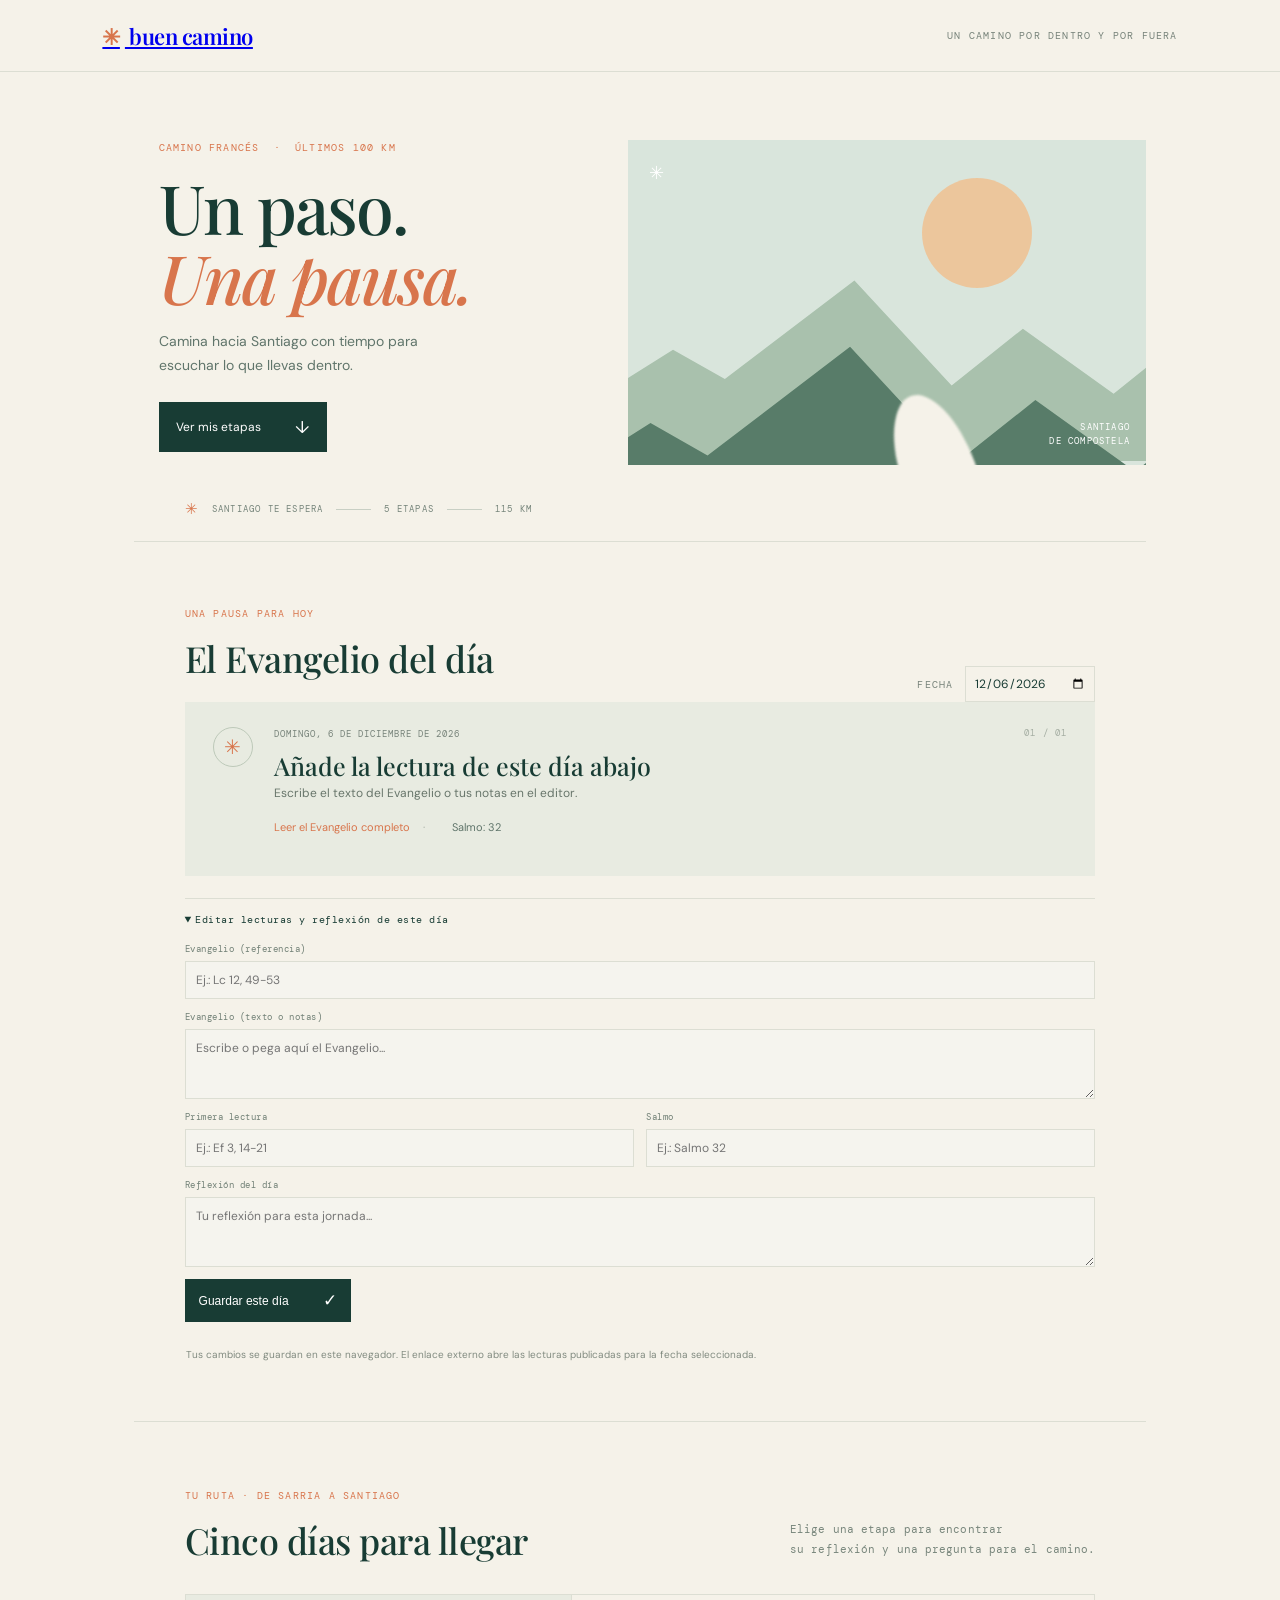
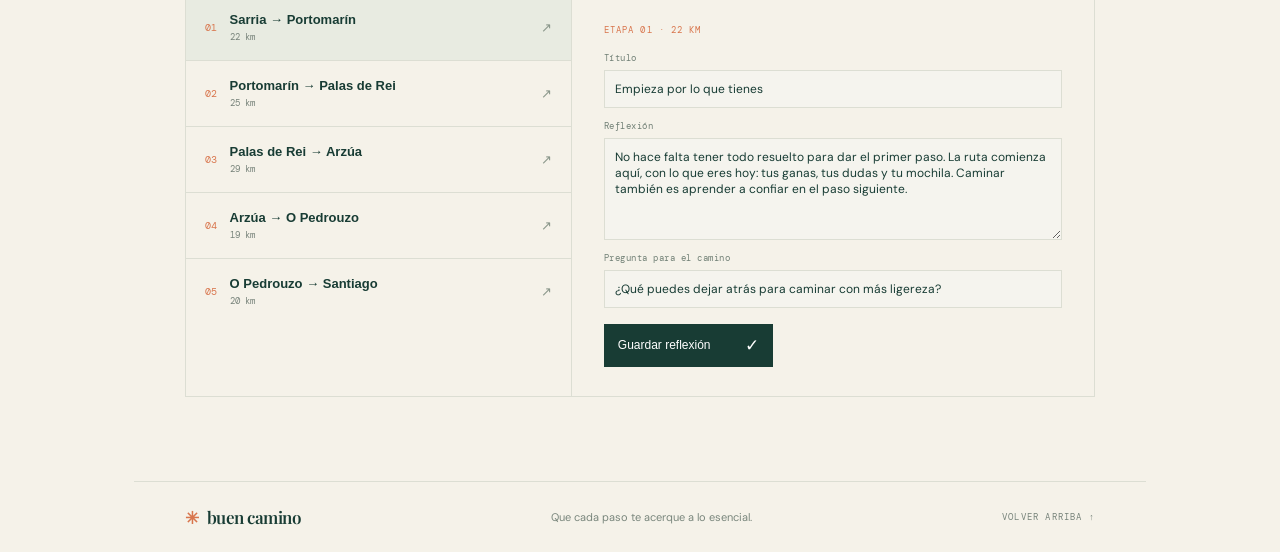
==== index.html @ ff8e4ed5 "Prepare Buen Camino for GitHub Pages" ====
<!doctype html>
<html lang="es">
<head>
  <meta charset="utf-8"><meta name="viewport" content="width=device-width, initial-scale=1">
  <meta name="theme-color" content="#f5f2e9"><link rel="manifest" href="manifest.webmanifest"><link rel="icon" href="icon.svg" type="image/svg+xml"><meta name="description" content="Tu camino, paso a paso: etapas, reflexión y Evangelio del día.">
  <title>Buen Camino — una pausa en la ruta</title><link rel="stylesheet" href="styles.css">
</head>
<body>
  <header class="topbar"><a class="brand" href="#inicio"><span class="shell">✳</span> buen camino</a><span class="top-note">UN CAMINO POR DENTRO Y POR FUERA</span></header>
  <main id="inicio">
    <section class="hero">
      <div class="hero-copy"><p class="eyebrow">CAMINO FRANCÉS <span>·</span> ÚLTIMOS 100 KM</p><h1>Un paso.<br><em>Una pausa.</em></h1><p class="intro">Camina hacia Santiago con tiempo para escuchar lo que llevas dentro.</p><a class="button button-dark" href="#etapas">Ver mis etapas <span>↓</span></a></div>
      <div class="hero-art" aria-label="Ilustración de un sendero hacia las montañas"><div class="sun"></div><div class="ridge ridge-back"></div><div class="ridge ridge-front"></div><div class="path"></div><span class="art-label">SANTIAGO<br>DE COMPOSTELA</span><span class="art-star">✳</span></div>
      <div class="hero-foot"><span>✳</span> SANTIAGO TE ESPERA <span class="foot-line"></span> 5 ETAPAS <span class="foot-line"></span> 115 KM</div>
    </section>
    <section class="today" aria-labelledby="today-title">
      <div class="today-heading"><div><p class="eyebrow">UNA PAUSA PARA HOY</p><h2 id="today-title">El Evangelio del día</h2></div><label class="date-label">FECHA <input id="reading-date" type="date"></label></div>
      <div class="reading-card"><div class="reading-symbol">✳</div><div class="reading-content"><p id="reading-day" class="reading-day"></p><h3 id="reading-reference">Lc 12, 49-53</h3><p class="reading-caption">Lectura del santo Evangelio según san Lucas</p><div class="reading-links"><a id="reading-link" href="https://www.ewtn.com/es/lecturas/2026-10-22" target="_blank" rel="noreferrer">Leer el Evangelio completo <span>↗</span></a><span class="reading-separator">·</span><span>Primera lectura: Ef 3, 14-21</span><span class="reading-separator">·</span><span>Salmo: 32</span></div></div><span class="card-index">01 / 01</span></div>
      <details class="edit-panel" open><summary>Editar lecturas y reflexión de este día</summary><form id="day-form" class="edit-form"><label>Evangelio (referencia)<input name="reference" placeholder="Ej.: Lc 12, 49-53"></label><label>Evangelio (texto o notas)<textarea name="gospelText" rows="3" placeholder="Escribe o pega aquí el Evangelio..."></textarea></label><div class="form-row"><label>Primera lectura<input name="first" placeholder="Ej.: Ef 3, 14-21"></label><label>Salmo<input name="psalm" placeholder="Ej.: Salmo 32"></label></div><label>Reflexión del día<textarea name="reflection" rows="3" placeholder="Tu reflexión para esta jornada..."></textarea></label><button class="button button-dark" type="submit">Guardar este día <span>✓</span></button><span class="save-status" id="day-save-status" aria-live="polite"></span></form></details><p class="source-note">Tus cambios se guardan en este navegador. El enlace externo abre las lecturas publicadas para la fecha seleccionada.</p>
    </section>
    <section class="stages" id="etapas"><div class="section-heading"><div><p class="eyebrow">TU RUTA · DE SARRIA A SANTIAGO</p><h2>Cinco días para llegar</h2></div><p class="section-aside">Elige una etapa para encontrar<br>su reflexión y una pregunta para el camino.</p></div>
      <div class="stage-layout"><nav class="stage-list" aria-label="Etapas del Camino" id="stage-list"></nav><article class="reflection" id="reflection" aria-live="polite"></article></div>
    </section>
    <footer><span class="brand"><span class="shell">✳</span> buen camino</span><span>Que cada paso te acerque a lo esencial.</span><a href="#inicio">VOLVER ARRIBA ↑</a></footer>
  </main><script src="app.js"></script><script>if ("serviceWorker" in navigator && location.protocol !== "file:") navigator.serviceWorker.register("./sw.js").catch(() => {});</script>
</body></html>
---- styles.css ----
@import url('https://fonts.googleapis.com/css2?family=DM+Mono:wght@400;500&family=DM+Sans:wght@400;500;600;700&family=Playfair+Display:ital,wght@0,500;0,600;1,500;1,600&display=swap');
:root{--paper:#f5f2e9;--ink:#183c34;--muted:#77837a;--orange:#d8754c;--line:#dcded3;--sage:#dce5d8}*{box-sizing:border-box}html{scroll-behavior:smooth}body{margin:0;background:var(--paper);color:var(--ink);font-family:'DM Sans',sans-serif}.topbar{height:72px;padding:0 8vw;display:flex;align-items:center;justify-content:space-between;border-bottom:1px solid var(--line)}.brand{font-family:'Playfair Display',serif;font-size:22px;font-weight:600;letter-spacing:-.5px}.shell{color:var(--orange);margin-right:5px}.top-note,.eyebrow,.date-label,.hero-foot,.art-label,.section-aside,.card-index,footer>a{font-family:'DM Mono',monospace;font-size:10px;letter-spacing:1.2px}.top-note{color:var(--muted)}main{max-width:1100px;margin:0 auto;padding:0 44px}.hero{min-height:470px;display:grid;grid-template-columns:1fr 1.05fr;position:relative;padding:58px 0 66px;align-items:center;border-bottom:1px solid var(--line)}.hero-copy{padding:0 0 12px 5%}.eyebrow{color:var(--orange);margin:0 0 18px}.eyebrow span{padding:0 7px}h1,h2,h3,p{margin-top:0}h1{font-family:'Playfair Display',serif;font-size:68px;line-height:1.03;letter-spacing:-2px;margin-bottom:18px;font-weight:500}h1 em{color:var(--orange);font-weight:500}.intro{max-width:320px;line-height:1.7;color:#60756b;font-size:14px;margin-bottom:25px}.button{border:0;text-decoration:none;display:inline-flex;gap:34px;padding:14px 17px;align-items:center;font-size:12px}.button-dark{background:var(--ink);color:white}.button-dark span{font-size:17px}.hero-art{height:325px;background:#d9e5dc;position:relative;overflow:hidden}.sun{width:110px;height:110px;position:absolute;background:#efc496;border-radius:50%;top:38px;right:22%;opacity:.9}.ridge{position:absolute;left:-10%;width:125%;height:210px;bottom:-30px;clip-path:polygon(0 76%,15% 47%,23% 61%,43% 14%,58% 64%,69% 37%,83% 68%,100% 26%,100% 100%,0 100%)}.ridge-back{background:#a9c1ad;bottom:4px}.ridge-front{background:#587c69;bottom:-70px;transform:scale(1.1)}.path{position:absolute;background:#f5f2e9;width:75px;height:168px;bottom:-94px;left:53%;transform:rotate(-20deg);border-radius:50%;filter:blur(1px)}.art-label{position:absolute;right:16px;bottom:17px;color:white;text-align:right;line-height:1.5;font-size:9px}.art-star{position:absolute;top:21px;left:21px;color:white;font-size:18px}.hero-foot{position:absolute;left:5%;bottom:22px;display:flex;align-items:center;gap:13px;color:#75847a;font-size:9px}.hero-foot>span:first-child{color:var(--orange);font-size:15px}.foot-line{width:35px;height:1px;background:#c8cfc4}.today{padding:65px 5% 60px;border-bottom:1px solid var(--line)}.today-heading,.section-heading{display:flex;align-items:end;justify-content:space-between}.today h2,.section-heading h2{font-family:'Playfair Display',serif;font-size:36px;line-height:1.15;font-weight:500;letter-spacing:-.5px;margin:0 0 23px}.date-label{color:var(--muted);display:flex;align-items:center;gap:12px}.date-label input{font-family:'DM Sans',sans-serif;color:var(--ink);border:1px solid var(--line);background:transparent;padding:8px;font-size:12px}.reading-card{background:#e8ebe1;min-height:174px;padding:25px 28px;display:flex;align-items:flex-start;gap:21px;position:relative}.reading-symbol{width:40px;height:40px;flex:none;border:1px solid #bdc9b9;border-radius:50%;display:grid;place-items:center;color:var(--orange);font-size:20px}.reading-day{font-family:'DM Mono',monospace;text-transform:uppercase;font-size:9px;letter-spacing:1px;color:var(--muted);margin:1px 0 9px}.reading-content h3{font-family:'Playfair Display',serif;font-size:25px;font-weight:500;margin:0 0 3px}.reading-caption{font-size:12px;color:#68766b;margin:0 0 19px}.reading-links{display:flex;flex-wrap:wrap;gap:9px;align-items:center;color:#60756b;font-size:11px}.reading-links a{color:var(--orange);text-decoration:none}.reading-links a:hover{text-decoration:underline}.reading-links a span{padding-left:4px}.reading-separator{color:#a3aca1}.card-index{margin-left:auto;color:#a4ada2;font-size:9px}.source-note{font-size:10px;color:#818b80;margin:10px 0 0 1px}.stages{padding:67px 5% 84px}.section-heading{margin-bottom:32px}.section-heading h2{margin-bottom:0}.section-aside{color:#78867c;line-height:1.8;letter-spacing:.1px;font-size:11px;margin-bottom:2px}.stage-layout{display:grid;grid-template-columns:.85fr 1.15fr;border:1px solid var(--line);min-height:335px}.stage-list{border-right:1px solid var(--line)}.stage-button{background:transparent;color:var(--ink);border:0;border-bottom:1px solid var(--line);width:100%;text-align:left;padding:17px 19px;display:flex;align-items:center;gap:13px;cursor:pointer;transition:background .2s}.stage-button:last-child{border-bottom:0}.stage-button:hover,.stage-button.active{background:#e8ebe1}.stage-num{font-family:'DM Mono',monospace;color:var(--orange);font-size:10px}.stage-city{display:block;font-size:13px;font-weight:600}.stage-km{display:block;color:var(--muted);font-family:'DM Mono',monospace;font-size:9px;margin-top:4px}.stage-arrow{margin-left:auto;color:#89968a}.reflection{padding:29px 32px;display:flex;flex-direction:column}.reflection-label{font-family:'DM Mono',monospace;color:var(--orange);font-size:9px;letter-spacing:1.1px;margin:0 0 16px}.reflection h3{font-family:'Playfair Display',serif;font-size:28px;font-weight:500;margin:0 0 14px}.reflection-text{font-family:'Playfair Display',serif;font-size:17px;line-height:1.65;color:#526a5e;margin:0 0 24px}.question{border-top:1px solid var(--line);padding-top:16px;margin-top:auto}.question strong{font-family:'DM Mono',monospace;color:var(--orange);font-size:9px;letter-spacing:1px;display:block;margin-bottom:8px}.question p{font-size:12px;line-height:1.6;margin:0;color:#68766b}footer{border-top:1px solid var(--line);padding:24px 5%;display:flex;align-items:center;justify-content:space-between;color:#79867c;font-size:11px}footer .brand{color:var(--ink);font-size:17px}footer>a{color:var(--muted);text-decoration:none;font-size:9px}@media(max-width:700px){.topbar{height:60px;padding:0 22px}.top-note{font-size:8px;letter-spacing:.6px}main{padding:0 20px}.hero{grid-template-columns:1fr;padding:46px 0 57px;gap:27px}.hero-copy{padding-left:2%}h1{font-size:58px}.hero-art{height:245px}.hero-foot{left:2%;font-size:8px;gap:8px}.foot-line{width:19px}.today,.stages{padding:48px 2%}.today-heading{align-items:flex-start;gap:12px;flex-direction:column}.today h2,.section-heading h2{font-size:31px;margin-bottom:16px}.date-label{margin-bottom:13px}.reading-card{padding:20px 16px;gap:12px}.reading-symbol{width:33px;height:33px}.reading-content h3{font-size:22px}.reading-links{gap:7px}.card-index{display:none}.section-heading{display:block}.section-aside{margin-top:14px}.stage-layout{grid-template-columns:1fr}.stage-list{border-right:0;border-bottom:1px solid var(--line)}.stage-button{padding:13px 15px}.reflection{padding:24px 19px;min-height:280px}.reflection h3{font-size:26px}footer{padding:20px 2%;flex-wrap:wrap;gap:13px}footer>span:nth-child(2){order:3;width:100%}}
.edit-panel{margin-top:22px;border-top:1px solid var(--line);padding-top:14px}.edit-panel summary{cursor:pointer;font-family:'DM Mono',monospace;font-size:10px;letter-spacing:.5px;color:var(--ink)}.edit-form{padding:17px 0 4px;display:grid;gap:12px}.edit-form label,.stage-edit-label{display:grid;gap:6px;color:#718076;font-family:'DM Mono',monospace;font-size:9px;letter-spacing:.5px}.edit-form input,.edit-form textarea,.stage-edit-label input,.stage-edit-label textarea{width:100%;border:1px solid var(--line);background:#f5f4ee;padding:10px;color:var(--ink);font:12px 'DM Sans',sans-serif;resize:vertical}.edit-form input:focus,.edit-form textarea:focus,.stage-edit-label input:focus,.stage-edit-label textarea:focus{outline:1px solid #829783}.form-row{display:grid;grid-template-columns:1fr 1fr;gap:12px}.edit-form .button,.stage-save{width:max-content;padding:11px 14px;cursor:pointer}.save-status{font-size:10px;color:#60756b}.stage-edit-label{margin-bottom:12px}.stage-save{margin-top:4px}
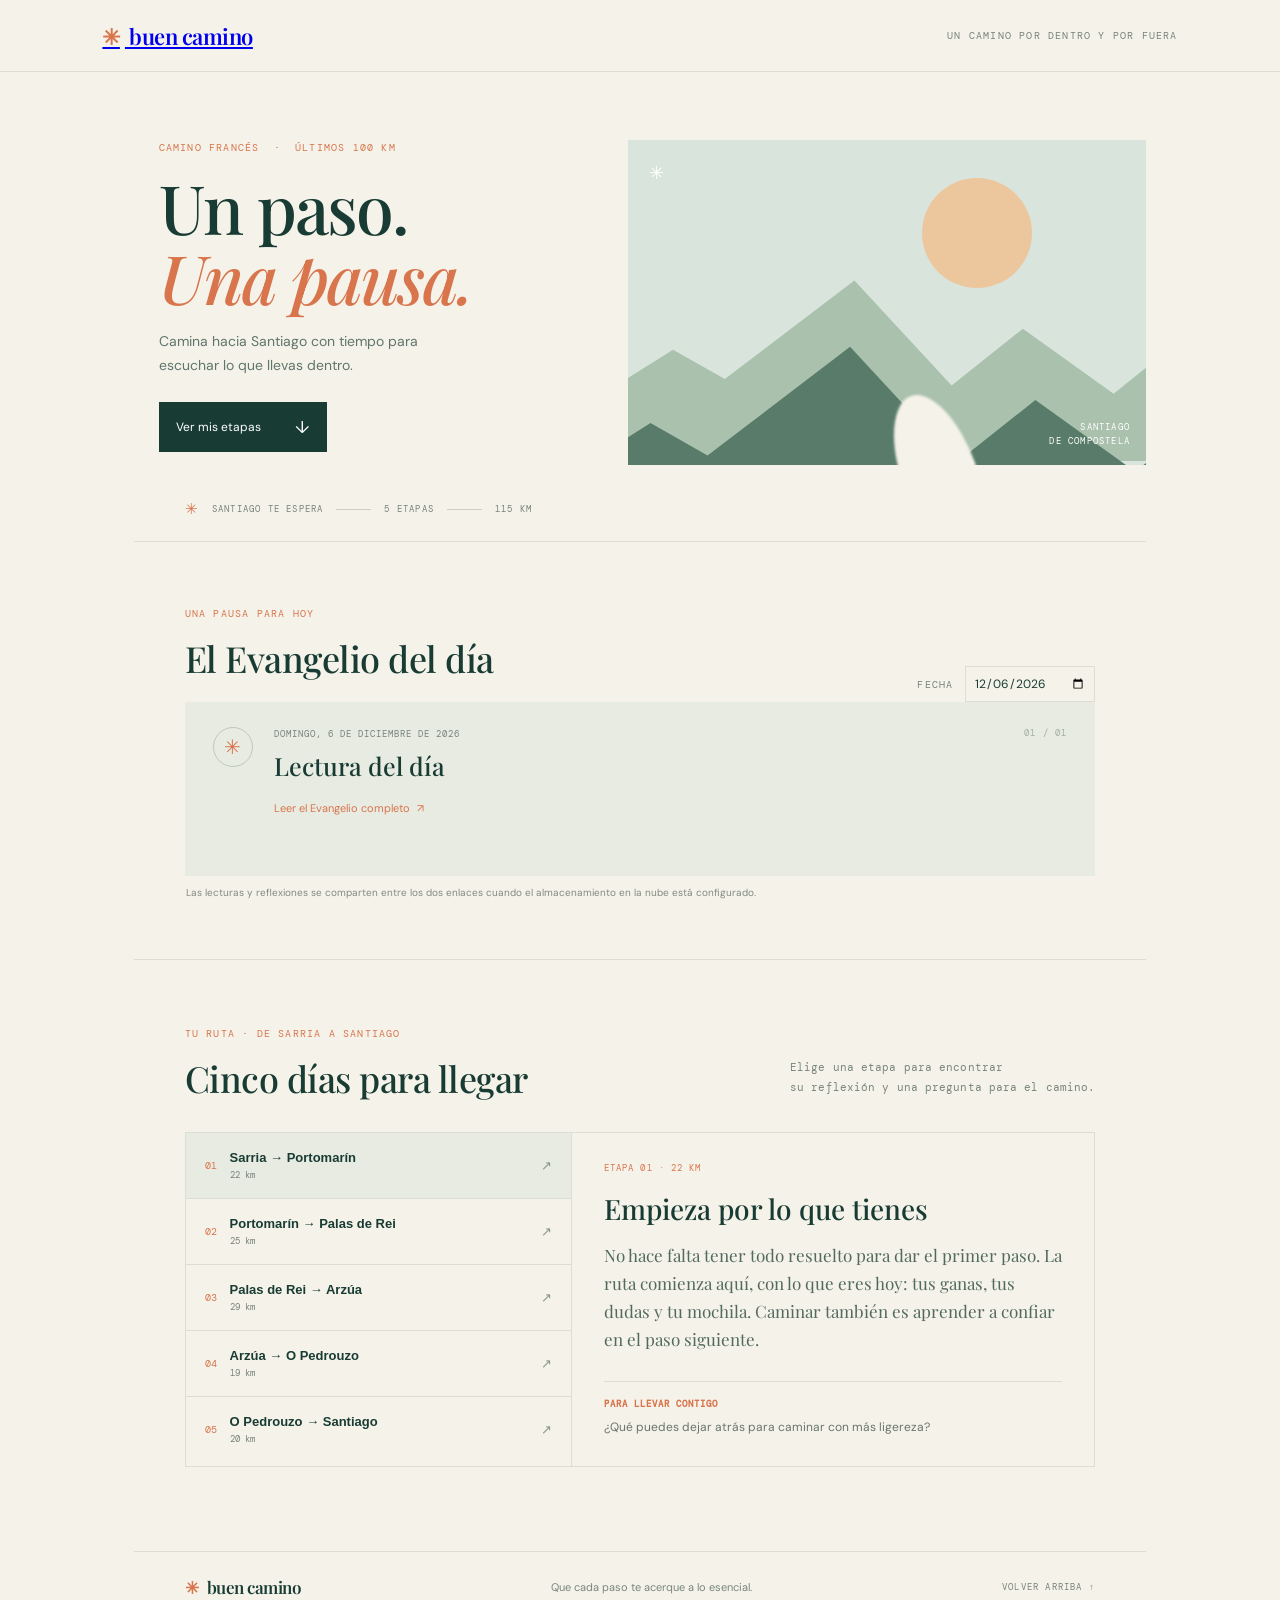
==== commit 80637c11: "Add shared cloud content and editor/viewer modes" ====
--- a/index.html
+++ b/index.html
@@ -15,12 +15,12 @@
     </section>
     <section class="today" aria-labelledby="today-title">
       <div class="today-heading"><div><p class="eyebrow">UNA PAUSA PARA HOY</p><h2 id="today-title">El Evangelio del día</h2></div><label class="date-label">FECHA <input id="reading-date" type="date"></label></div>
-      <div class="reading-card"><div class="reading-symbol">✳</div><div class="reading-content"><p id="reading-day" class="reading-day"></p><h3 id="reading-reference">Lc 12, 49-53</h3><p class="reading-caption">Lectura del santo Evangelio según san Lucas</p><div class="reading-links"><a id="reading-link" href="https://www.ewtn.com/es/lecturas/2026-10-22" target="_blank" rel="noreferrer">Leer el Evangelio completo <span>↗</span></a><span class="reading-separator">·</span><span>Primera lectura: Ef 3, 14-21</span><span class="reading-separator">·</span><span>Salmo: 32</span></div></div><span class="card-index">01 / 01</span></div>
-      <details class="edit-panel" open><summary>Editar lecturas y reflexión de este día</summary><form id="day-form" class="edit-form"><label>Evangelio (referencia)<input name="reference" placeholder="Ej.: Lc 12, 49-53"></label><label>Evangelio (texto o notas)<textarea name="gospelText" rows="3" placeholder="Escribe o pega aquí el Evangelio..."></textarea></label><div class="form-row"><label>Primera lectura<input name="first" placeholder="Ej.: Ef 3, 14-21"></label><label>Salmo<input name="psalm" placeholder="Ej.: Salmo 32"></label></div><label>Reflexión del día<textarea name="reflection" rows="3" placeholder="Tu reflexión para esta jornada..."></textarea></label><button class="button button-dark" type="submit">Guardar este día <span>✓</span></button><span class="save-status" id="day-save-status" aria-live="polite"></span></form></details><p class="source-note">Tus cambios se guardan en este navegador. El enlace externo abre las lecturas publicadas para la fecha seleccionada.</p>
+      <div class="reading-card"><div class="reading-symbol">✳</div><div class="reading-content"><p id="reading-day" class="reading-day"></p><h3 id="reading-reference">Lc 12, 49-53</h3><p class="reading-caption"></p><p id="reading-text" class="reading-text"></p><div class="reading-links"><a id="reading-link" href="https://www.ewtn.com/es/lecturas/2026-10-22" target="_blank" rel="noreferrer">Leer el Evangelio completo <span>↗</span></a><span class="reading-separator" id="separator-one">·</span><span id="first-reading"></span><span class="reading-separator" id="separator-two">·</span><span id="psalm-reading"></span></div></div><span class="card-index">01 / 01</span></div>
+      <details class="edit-panel" id="day-editor" open><summary>Editar lecturas y reflexión de este día</summary><form id="day-form" class="edit-form"><label>Evangelio (referencia)<input name="reference" placeholder="Ej.: Lc 12, 49-53"></label><label>Evangelista<input name="evangelist" placeholder="Ej.: san Lucas"></label><label>Evangelio (texto o notas)<textarea name="gospelText" rows="3" placeholder="Escribe o pega aquí el Evangelio..."></textarea></label><div class="form-row"><label>Primera lectura<input name="first" placeholder="Ej.: Ef 3, 14-21"></label><label>Salmo<input name="psalm" placeholder="Ej.: Salmo 32"></label></div><label>Reflexión del día<textarea name="reflection" rows="3" placeholder="Tu reflexión para esta jornada..."></textarea></label><button class="button button-dark" type="submit">Guardar este día <span>✓</span></button><span class="save-status" id="day-save-status" aria-live="polite"></span></form></details><div class="daily-reflection-wrap" id="daily-reflection-wrap"><p id="daily-reflection" class="daily-reflection"></p></div><p class="source-note">Las lecturas y reflexiones se comparten entre los dos enlaces cuando el almacenamiento en la nube está configurado.</p>
     </section>
     <section class="stages" id="etapas"><div class="section-heading"><div><p class="eyebrow">TU RUTA · DE SARRIA A SANTIAGO</p><h2>Cinco días para llegar</h2></div><p class="section-aside">Elige una etapa para encontrar<br>su reflexión y una pregunta para el camino.</p></div>
       <div class="stage-layout"><nav class="stage-list" aria-label="Etapas del Camino" id="stage-list"></nav><article class="reflection" id="reflection" aria-live="polite"></article></div>
     </section>
     <footer><span class="brand"><span class="shell">✳</span> buen camino</span><span>Que cada paso te acerque a lo esencial.</span><a href="#inicio">VOLVER ARRIBA ↑</a></footer>
-  </main><script src="app.js"></script><script>if ("serviceWorker" in navigator && location.protocol !== "file:") navigator.serviceWorker.register("./sw.js").catch(() => {});</script>
+  </main><script src="config.js"></script><script src="app.js"></script><script>if ("serviceWorker" in navigator && location.protocol !== "file:") navigator.serviceWorker.register("./sw.js").catch(() => {});</script>
 </body></html>
--- a/styles.css
+++ b/styles.css
@@ -1,3 +1,4 @@
 @import url('https://fonts.googleapis.com/css2?family=DM+Mono:wght@400;500&family=DM+Sans:wght@400;500;600;700&family=Playfair+Display:ital,wght@0,500;0,600;1,500;1,600&display=swap');
 :root{--paper:#f5f2e9;--ink:#183c34;--muted:#77837a;--orange:#d8754c;--line:#dcded3;--sage:#dce5d8}*{box-sizing:border-box}html{scroll-behavior:smooth}body{margin:0;background:var(--paper);color:var(--ink);font-family:'DM Sans',sans-serif}.topbar{height:72px;padding:0 8vw;display:flex;align-items:center;justify-content:space-between;border-bottom:1px solid var(--line)}.brand{font-family:'Playfair Display',serif;font-size:22px;font-weight:600;letter-spacing:-.5px}.shell{color:var(--orange);margin-right:5px}.top-note,.eyebrow,.date-label,.hero-foot,.art-label,.section-aside,.card-index,footer>a{font-family:'DM Mono',monospace;font-size:10px;letter-spacing:1.2px}.top-note{color:var(--muted)}main{max-width:1100px;margin:0 auto;padding:0 44px}.hero{min-height:470px;display:grid;grid-template-columns:1fr 1.05fr;position:relative;padding:58px 0 66px;align-items:center;border-bottom:1px solid var(--line)}.hero-copy{padding:0 0 12px 5%}.eyebrow{color:var(--orange);margin:0 0 18px}.eyebrow span{padding:0 7px}h1,h2,h3,p{margin-top:0}h1{font-family:'Playfair Display',serif;font-size:68px;line-height:1.03;letter-spacing:-2px;margin-bottom:18px;font-weight:500}h1 em{color:var(--orange);font-weight:500}.intro{max-width:320px;line-height:1.7;color:#60756b;font-size:14px;margin-bottom:25px}.button{border:0;text-decoration:none;display:inline-flex;gap:34px;padding:14px 17px;align-items:center;font-size:12px}.button-dark{background:var(--ink);color:white}.button-dark span{font-size:17px}.hero-art{height:325px;background:#d9e5dc;position:relative;overflow:hidden}.sun{width:110px;height:110px;position:absolute;background:#efc496;border-radius:50%;top:38px;right:22%;opacity:.9}.ridge{position:absolute;left:-10%;width:125%;height:210px;bottom:-30px;clip-path:polygon(0 76%,15% 47%,23% 61%,43% 14%,58% 64%,69% 37%,83% 68%,100% 26%,100% 100%,0 100%)}.ridge-back{background:#a9c1ad;bottom:4px}.ridge-front{background:#587c69;bottom:-70px;transform:scale(1.1)}.path{position:absolute;background:#f5f2e9;width:75px;height:168px;bottom:-94px;left:53%;transform:rotate(-20deg);border-radius:50%;filter:blur(1px)}.art-label{position:absolute;right:16px;bottom:17px;color:white;text-align:right;line-height:1.5;font-size:9px}.art-star{position:absolute;top:21px;left:21px;color:white;font-size:18px}.hero-foot{position:absolute;left:5%;bottom:22px;display:flex;align-items:center;gap:13px;color:#75847a;font-size:9px}.hero-foot>span:first-child{color:var(--orange);font-size:15px}.foot-line{width:35px;height:1px;background:#c8cfc4}.today{padding:65px 5% 60px;border-bottom:1px solid var(--line)}.today-heading,.section-heading{display:flex;align-items:end;justify-content:space-between}.today h2,.section-heading h2{font-family:'Playfair Display',serif;font-size:36px;line-height:1.15;font-weight:500;letter-spacing:-.5px;margin:0 0 23px}.date-label{color:var(--muted);display:flex;align-items:center;gap:12px}.date-label input{font-family:'DM Sans',sans-serif;color:var(--ink);border:1px solid var(--line);background:transparent;padding:8px;font-size:12px}.reading-card{background:#e8ebe1;min-height:174px;padding:25px 28px;display:flex;align-items:flex-start;gap:21px;position:relative}.reading-symbol{width:40px;height:40px;flex:none;border:1px solid #bdc9b9;border-radius:50%;display:grid;place-items:center;color:var(--orange);font-size:20px}.reading-day{font-family:'DM Mono',monospace;text-transform:uppercase;font-size:9px;letter-spacing:1px;color:var(--muted);margin:1px 0 9px}.reading-content h3{font-family:'Playfair Display',serif;font-size:25px;font-weight:500;margin:0 0 3px}.reading-caption{font-size:12px;color:#68766b;margin:0 0 19px}.reading-links{display:flex;flex-wrap:wrap;gap:9px;align-items:center;color:#60756b;font-size:11px}.reading-links a{color:var(--orange);text-decoration:none}.reading-links a:hover{text-decoration:underline}.reading-links a span{padding-left:4px}.reading-separator{color:#a3aca1}.card-index{margin-left:auto;color:#a4ada2;font-size:9px}.source-note{font-size:10px;color:#818b80;margin:10px 0 0 1px}.stages{padding:67px 5% 84px}.section-heading{margin-bottom:32px}.section-heading h2{margin-bottom:0}.section-aside{color:#78867c;line-height:1.8;letter-spacing:.1px;font-size:11px;margin-bottom:2px}.stage-layout{display:grid;grid-template-columns:.85fr 1.15fr;border:1px solid var(--line);min-height:335px}.stage-list{border-right:1px solid var(--line)}.stage-button{background:transparent;color:var(--ink);border:0;border-bottom:1px solid var(--line);width:100%;text-align:left;padding:17px 19px;display:flex;align-items:center;gap:13px;cursor:pointer;transition:background .2s}.stage-button:last-child{border-bottom:0}.stage-button:hover,.stage-button.active{background:#e8ebe1}.stage-num{font-family:'DM Mono',monospace;color:var(--orange);font-size:10px}.stage-city{display:block;font-size:13px;font-weight:600}.stage-km{display:block;color:var(--muted);font-family:'DM Mono',monospace;font-size:9px;margin-top:4px}.stage-arrow{margin-left:auto;color:#89968a}.reflection{padding:29px 32px;display:flex;flex-direction:column}.reflection-label{font-family:'DM Mono',monospace;color:var(--orange);font-size:9px;letter-spacing:1.1px;margin:0 0 16px}.reflection h3{font-family:'Playfair Display',serif;font-size:28px;font-weight:500;margin:0 0 14px}.reflection-text{font-family:'Playfair Display',serif;font-size:17px;line-height:1.65;color:#526a5e;margin:0 0 24px}.question{border-top:1px solid var(--line);padding-top:16px;margin-top:auto}.question strong{font-family:'DM Mono',monospace;color:var(--orange);font-size:9px;letter-spacing:1px;display:block;margin-bottom:8px}.question p{font-size:12px;line-height:1.6;margin:0;color:#68766b}footer{border-top:1px solid var(--line);padding:24px 5%;display:flex;align-items:center;justify-content:space-between;color:#79867c;font-size:11px}footer .brand{color:var(--ink);font-size:17px}footer>a{color:var(--muted);text-decoration:none;font-size:9px}@media(max-width:700px){.topbar{height:60px;padding:0 22px}.top-note{font-size:8px;letter-spacing:.6px}main{padding:0 20px}.hero{grid-template-columns:1fr;padding:46px 0 57px;gap:27px}.hero-copy{padding-left:2%}h1{font-size:58px}.hero-art{height:245px}.hero-foot{left:2%;font-size:8px;gap:8px}.foot-line{width:19px}.today,.stages{padding:48px 2%}.today-heading{align-items:flex-start;gap:12px;flex-direction:column}.today h2,.section-heading h2{font-size:31px;margin-bottom:16px}.date-label{margin-bottom:13px}.reading-card{padding:20px 16px;gap:12px}.reading-symbol{width:33px;height:33px}.reading-content h3{font-size:22px}.reading-links{gap:7px}.card-index{display:none}.section-heading{display:block}.section-aside{margin-top:14px}.stage-layout{grid-template-columns:1fr}.stage-list{border-right:0;border-bottom:1px solid var(--line)}.stage-button{padding:13px 15px}.reflection{padding:24px 19px;min-height:280px}.reflection h3{font-size:26px}footer{padding:20px 2%;flex-wrap:wrap;gap:13px}footer>span:nth-child(2){order:3;width:100%}}
 .edit-panel{margin-top:22px;border-top:1px solid var(--line);padding-top:14px}.edit-panel summary{cursor:pointer;font-family:'DM Mono',monospace;font-size:10px;letter-spacing:.5px;color:var(--ink)}.edit-form{padding:17px 0 4px;display:grid;gap:12px}.edit-form label,.stage-edit-label{display:grid;gap:6px;color:#718076;font-family:'DM Mono',monospace;font-size:9px;letter-spacing:.5px}.edit-form input,.edit-form textarea,.stage-edit-label input,.stage-edit-label textarea{width:100%;border:1px solid var(--line);background:#f5f4ee;padding:10px;color:var(--ink);font:12px 'DM Sans',sans-serif;resize:vertical}.edit-form input:focus,.edit-form textarea:focus,.stage-edit-label input:focus,.stage-edit-label textarea:focus{outline:1px solid #829783}.form-row{display:grid;grid-template-columns:1fr 1fr;gap:12px}.edit-form .button,.stage-save{width:max-content;padding:11px 14px;cursor:pointer}.save-status{font-size:10px;color:#60756b}.stage-edit-label{margin-bottom:12px}.stage-save{margin-top:4px}
+[hidden]{display:none!important}.reading-text{font-family:'Playfair Display',serif;font-size:15px;line-height:1.7;white-space:pre-wrap;color:#526a5e;margin:12px 0}.daily-reflection-wrap{margin:14px 0 0}.daily-reflection:not(:empty){font-family:'Playfair Display',serif;font-size:17px;line-height:1.6;color:#526a5e;padding:17px 20px;background:#e8ebe1}.stage-edit-label{margin-bottom:12px}.edit-form textarea{min-height:80px}
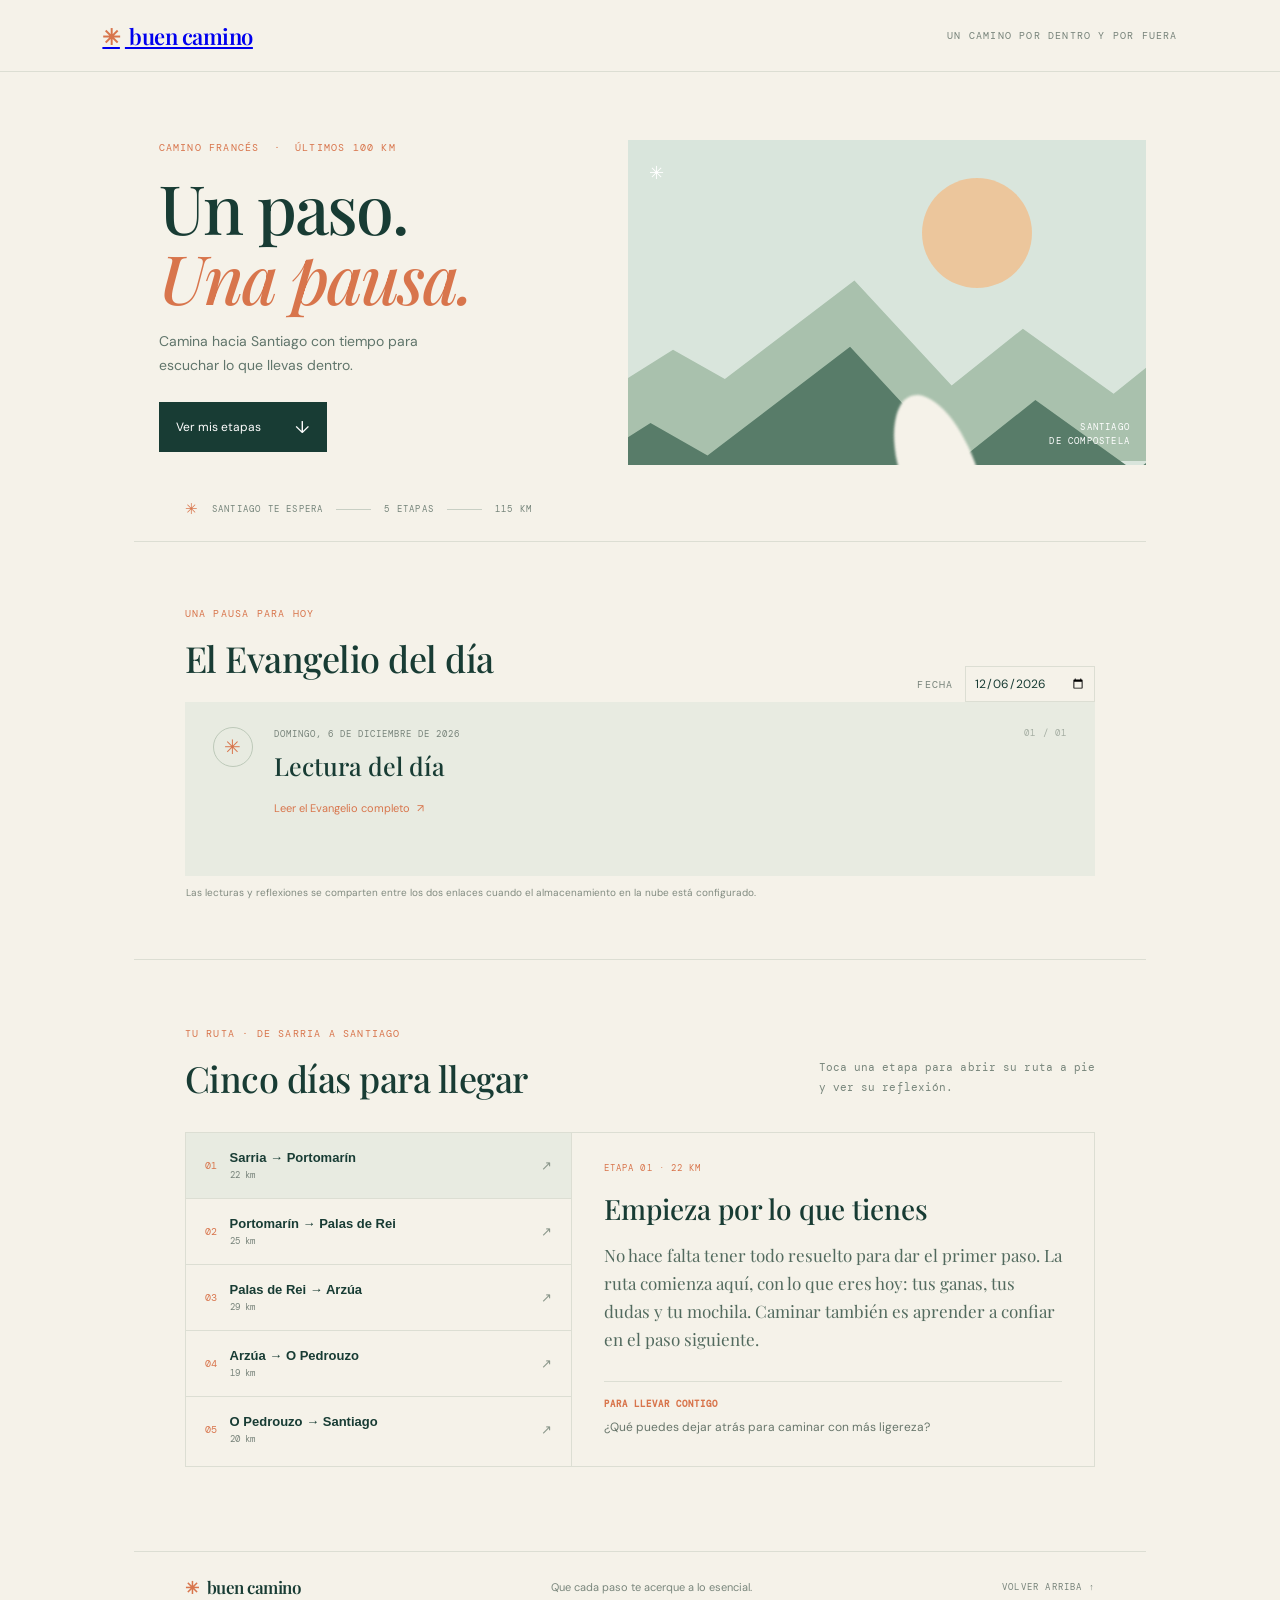
==== commit 5bc528a3: "Update Camino stage editing and maps" ====
--- a/index.html
+++ b/index.html
@@ -18,7 +18,7 @@
       <div class="reading-card"><div class="reading-symbol">✳</div><div class="reading-content"><p id="reading-day" class="reading-day"></p><h3 id="reading-reference">Lc 12, 49-53</h3><p class="reading-caption"></p><p id="reading-text" class="reading-text"></p><div class="reading-links"><a id="reading-link" href="https://www.ewtn.com/es/lecturas/2026-10-22" target="_blank" rel="noreferrer">Leer el Evangelio completo <span>↗</span></a><span class="reading-separator" id="separator-one">·</span><span id="first-reading"></span><span class="reading-separator" id="separator-two">·</span><span id="psalm-reading"></span></div></div><span class="card-index">01 / 01</span></div>
       <details class="edit-panel" id="day-editor" open><summary>Editar lecturas y reflexión de este día</summary><form id="day-form" class="edit-form"><label>Evangelio (referencia)<input name="reference" placeholder="Ej.: Lc 12, 49-53"></label><label>Evangelista<input name="evangelist" placeholder="Ej.: san Lucas"></label><label>Evangelio (texto o notas)<textarea name="gospelText" rows="3" placeholder="Escribe o pega aquí el Evangelio..."></textarea></label><div class="form-row"><label>Primera lectura<input name="first" placeholder="Ej.: Ef 3, 14-21"></label><label>Salmo<input name="psalm" placeholder="Ej.: Salmo 32"></label></div><label>Reflexión del día<textarea name="reflection" rows="3" placeholder="Tu reflexión para esta jornada..."></textarea></label><button class="button button-dark" type="submit">Guardar este día <span>✓</span></button><span class="save-status" id="day-save-status" aria-live="polite"></span></form></details><div class="daily-reflection-wrap" id="daily-reflection-wrap"><p id="daily-reflection" class="daily-reflection"></p></div><p class="source-note">Las lecturas y reflexiones se comparten entre los dos enlaces cuando el almacenamiento en la nube está configurado.</p>
     </section>
-    <section class="stages" id="etapas"><div class="section-heading"><div><p class="eyebrow">TU RUTA · DE SARRIA A SANTIAGO</p><h2>Cinco días para llegar</h2></div><p class="section-aside">Elige una etapa para encontrar<br>su reflexión y una pregunta para el camino.</p></div>
+    <section class="stages" id="etapas"><div class="section-heading"><div><p class="eyebrow">TU RUTA · DE SARRIA A SANTIAGO</p><h2>Cinco días para llegar</h2></div><p class="section-aside">Toca una etapa para abrir su ruta a pie<br>y ver su reflexión.</p></div>
       <div class="stage-layout"><nav class="stage-list" aria-label="Etapas del Camino" id="stage-list"></nav><article class="reflection" id="reflection" aria-live="polite"></article></div>
     </section>
     <footer><span class="brand"><span class="shell">✳</span> buen camino</span><span>Que cada paso te acerque a lo esencial.</span><a href="#inicio">VOLVER ARRIBA ↑</a></footer>
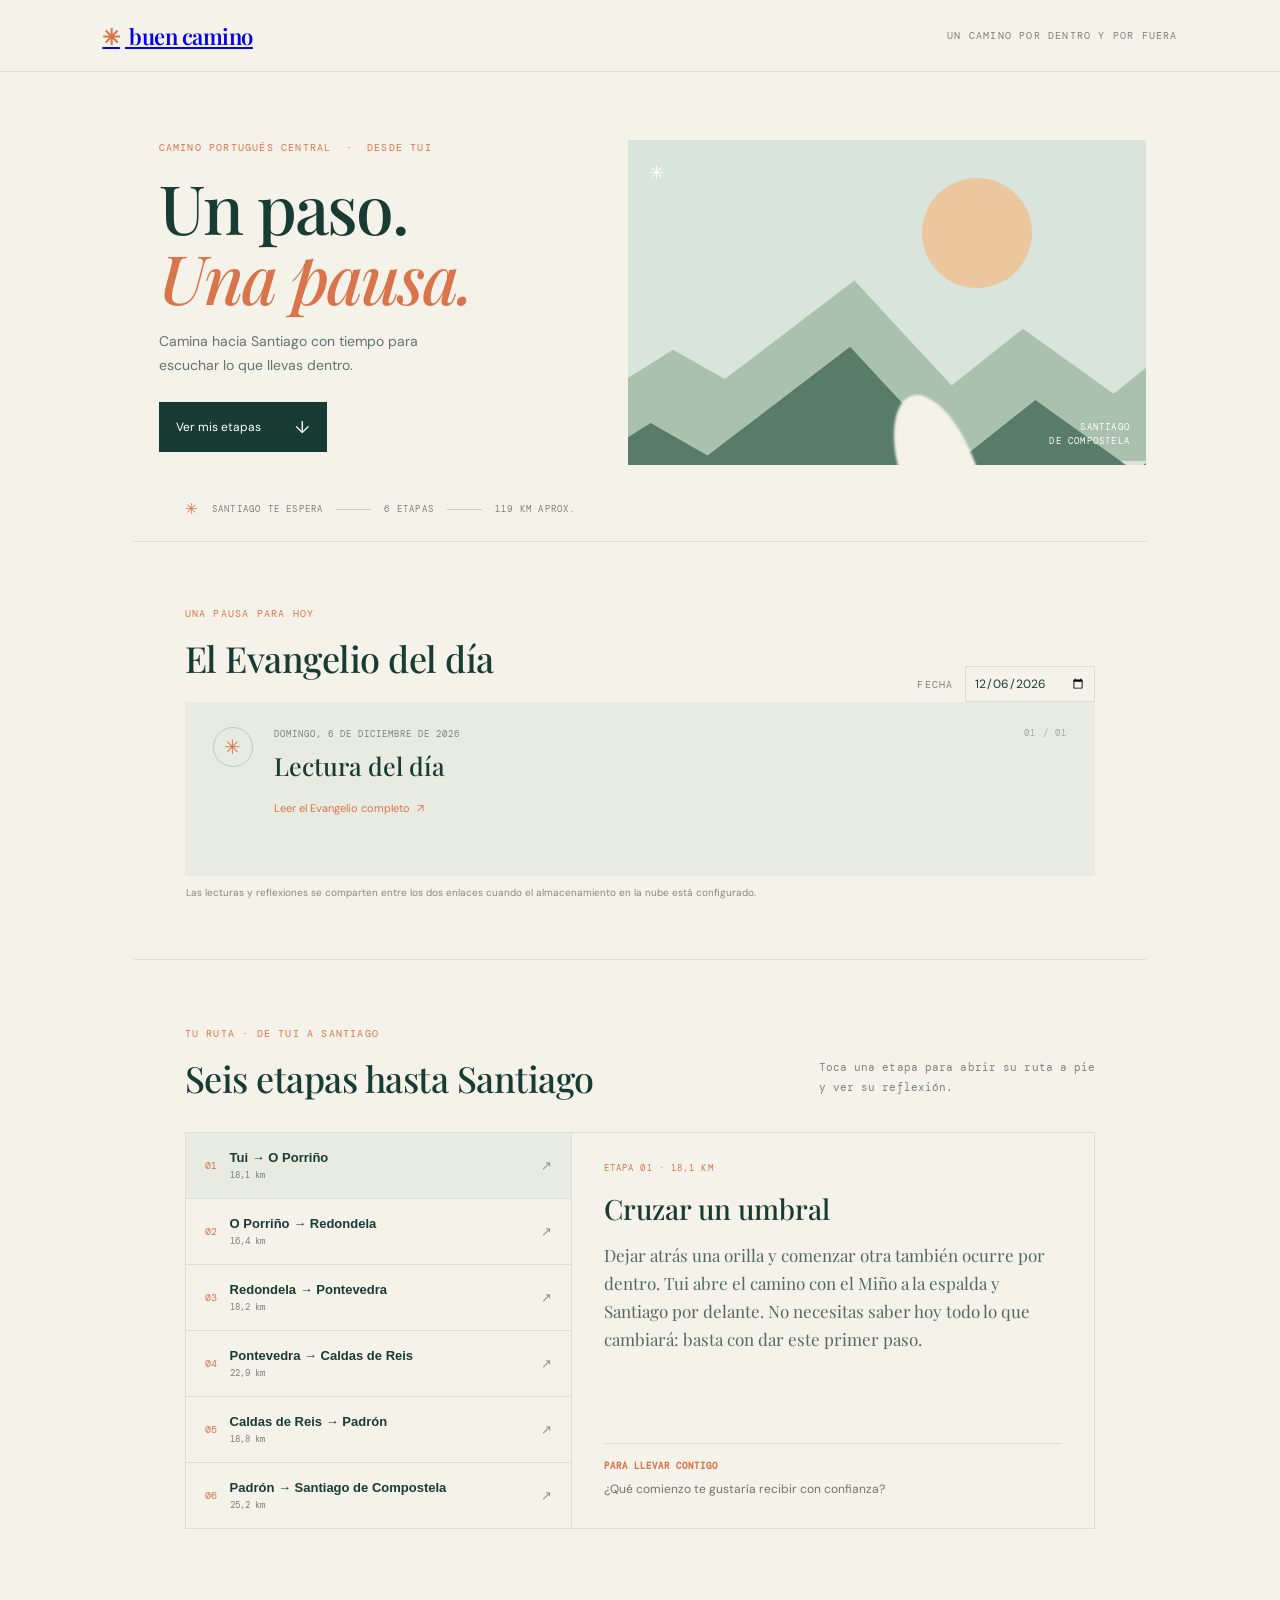
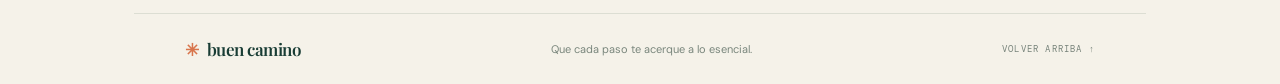
==== commit 86261e9a: "Switch Buen Camino to Portuguese Way from Tui" ====
--- a/index.html
+++ b/index.html
@@ -9,16 +9,16 @@
   <header class="topbar"><a class="brand" href="#inicio"><span class="shell">✳</span> buen camino</a><span class="top-note">UN CAMINO POR DENTRO Y POR FUERA</span></header>
   <main id="inicio">
     <section class="hero">
-      <div class="hero-copy"><p class="eyebrow">CAMINO FRANCÉS <span>·</span> ÚLTIMOS 100 KM</p><h1>Un paso.<br><em>Una pausa.</em></h1><p class="intro">Camina hacia Santiago con tiempo para escuchar lo que llevas dentro.</p><a class="button button-dark" href="#etapas">Ver mis etapas <span>↓</span></a></div>
+      <div class="hero-copy"><p class="eyebrow">CAMINO PORTUGUÉS CENTRAL <span>·</span> DESDE TUI</p><h1>Un paso.<br><em>Una pausa.</em></h1><p class="intro">Camina hacia Santiago con tiempo para escuchar lo que llevas dentro.</p><a class="button button-dark" href="#etapas">Ver mis etapas <span>↓</span></a></div>
       <div class="hero-art" aria-label="Ilustración de un sendero hacia las montañas"><div class="sun"></div><div class="ridge ridge-back"></div><div class="ridge ridge-front"></div><div class="path"></div><span class="art-label">SANTIAGO<br>DE COMPOSTELA</span><span class="art-star">✳</span></div>
-      <div class="hero-foot"><span>✳</span> SANTIAGO TE ESPERA <span class="foot-line"></span> 5 ETAPAS <span class="foot-line"></span> 115 KM</div>
+      <div class="hero-foot"><span>✳</span> SANTIAGO TE ESPERA <span class="foot-line"></span> 6 ETAPAS <span class="foot-line"></span> 119 KM APROX.</div>
     </section>
     <section class="today" aria-labelledby="today-title">
       <div class="today-heading"><div><p class="eyebrow">UNA PAUSA PARA HOY</p><h2 id="today-title">El Evangelio del día</h2></div><label class="date-label">FECHA <input id="reading-date" type="date"></label></div>
       <div class="reading-card"><div class="reading-symbol">✳</div><div class="reading-content"><p id="reading-day" class="reading-day"></p><h3 id="reading-reference">Lc 12, 49-53</h3><p class="reading-caption"></p><p id="reading-text" class="reading-text"></p><div class="reading-links"><a id="reading-link" href="https://www.ewtn.com/es/lecturas/2026-10-22" target="_blank" rel="noreferrer">Leer el Evangelio completo <span>↗</span></a><span class="reading-separator" id="separator-one">·</span><span id="first-reading"></span><span class="reading-separator" id="separator-two">·</span><span id="psalm-reading"></span></div></div><span class="card-index">01 / 01</span></div>
       <details class="edit-panel" id="day-editor" open><summary>Editar lecturas y reflexión de este día</summary><form id="day-form" class="edit-form"><label>Evangelio (referencia)<input name="reference" placeholder="Ej.: Lc 12, 49-53"></label><label>Evangelista<input name="evangelist" placeholder="Ej.: san Lucas"></label><label>Evangelio (texto o notas)<textarea name="gospelText" rows="3" placeholder="Escribe o pega aquí el Evangelio..."></textarea></label><div class="form-row"><label>Primera lectura<input name="first" placeholder="Ej.: Ef 3, 14-21"></label><label>Salmo<input name="psalm" placeholder="Ej.: Salmo 32"></label></div><label>Reflexión del día<textarea name="reflection" rows="3" placeholder="Tu reflexión para esta jornada..."></textarea></label><button class="button button-dark" type="submit">Guardar este día <span>✓</span></button><span class="save-status" id="day-save-status" aria-live="polite"></span></form></details><div class="daily-reflection-wrap" id="daily-reflection-wrap"><p id="daily-reflection" class="daily-reflection"></p></div><p class="source-note">Las lecturas y reflexiones se comparten entre los dos enlaces cuando el almacenamiento en la nube está configurado.</p>
     </section>
-    <section class="stages" id="etapas"><div class="section-heading"><div><p class="eyebrow">TU RUTA · DE SARRIA A SANTIAGO</p><h2>Cinco días para llegar</h2></div><p class="section-aside">Toca una etapa para abrir su ruta a pie<br>y ver su reflexión.</p></div>
+    <section class="stages" id="etapas"><div class="section-heading"><div><p class="eyebrow">TU RUTA · DE TUI A SANTIAGO</p><h2>Seis etapas hasta Santiago</h2></div><p class="section-aside">Toca una etapa para abrir su ruta a pie<br>y ver su reflexión.</p></div>
       <div class="stage-layout"><nav class="stage-list" aria-label="Etapas del Camino" id="stage-list"></nav><article class="reflection" id="reflection" aria-live="polite"></article></div>
     </section>
     <footer><span class="brand"><span class="shell">✳</span> buen camino</span><span>Que cada paso te acerque a lo esencial.</span><a href="#inicio">VOLVER ARRIBA ↑</a></footer>
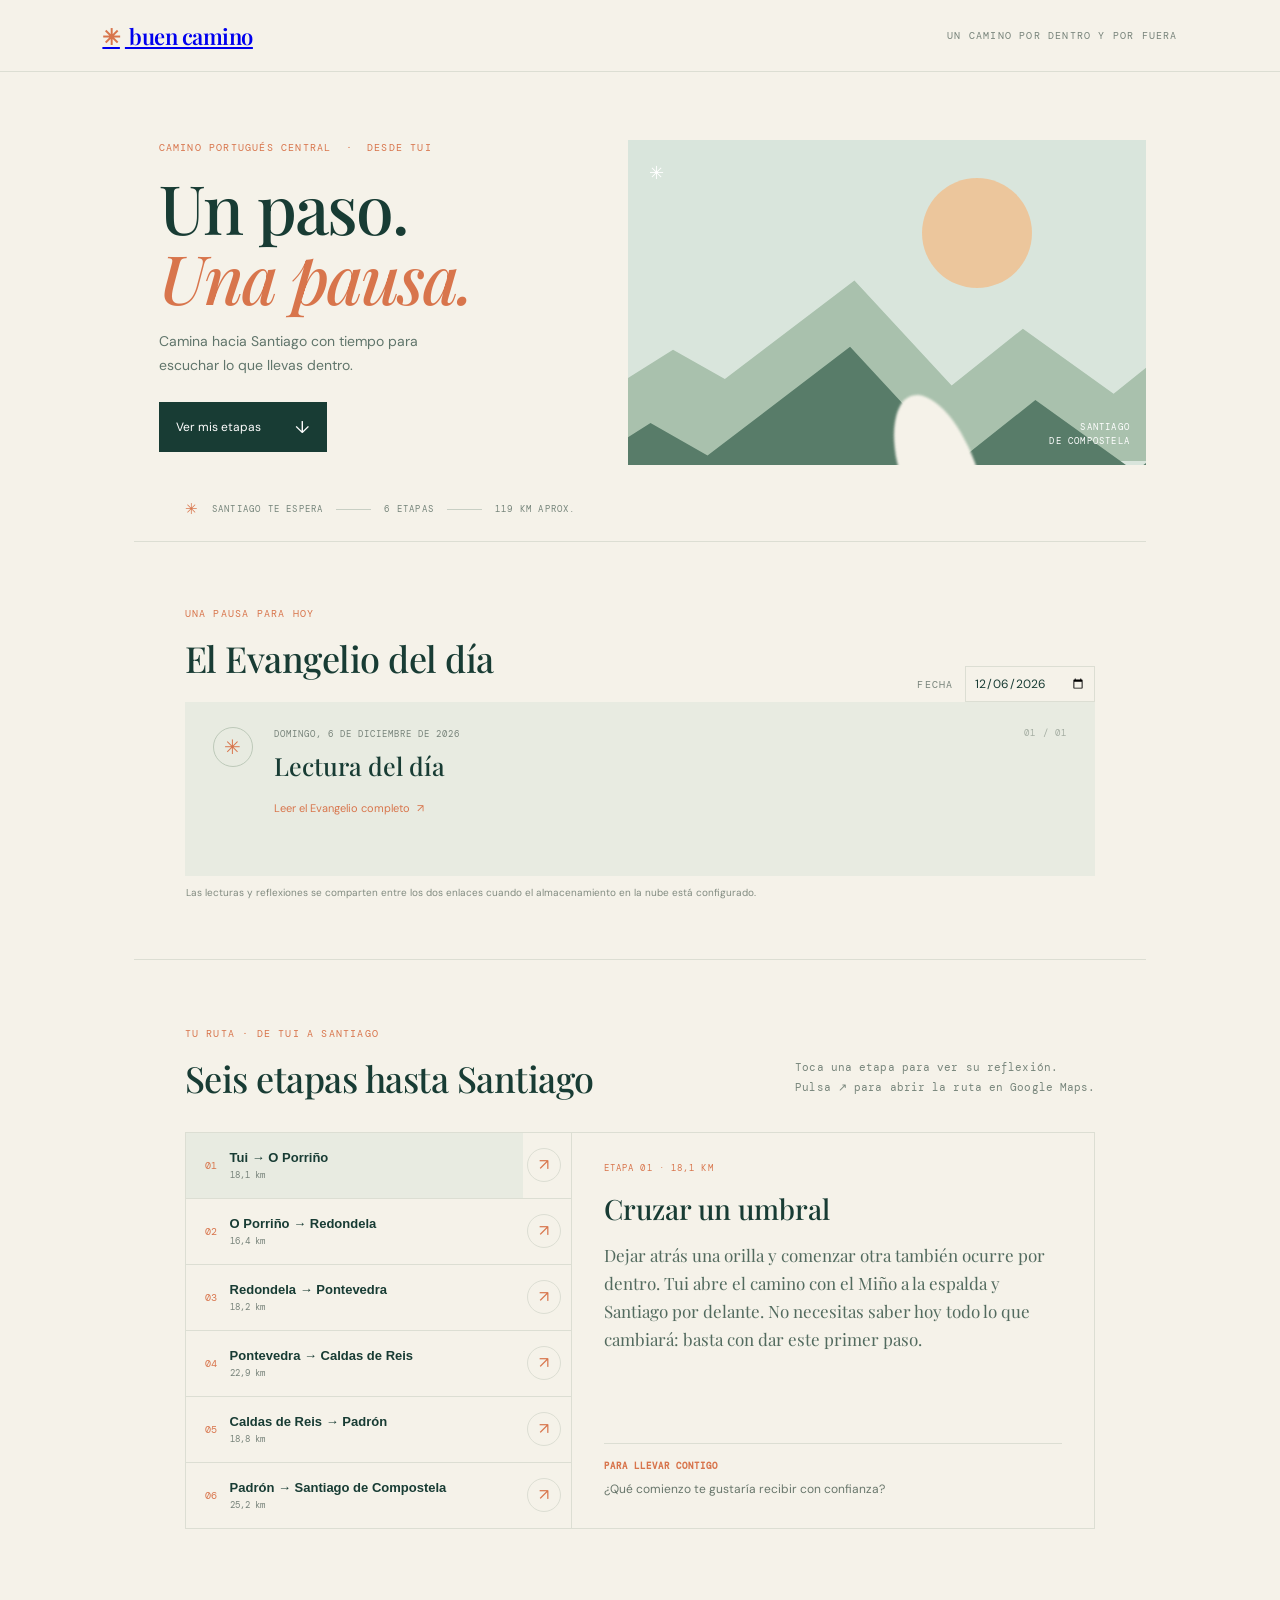
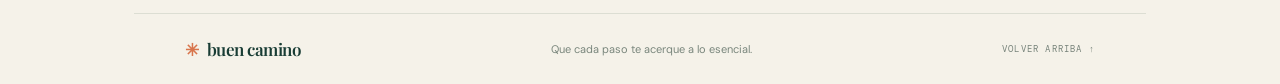
==== commit d3825ef2: "Separate stage selection from Maps navigation" ====
--- a/index.html
+++ b/index.html
@@ -18,7 +18,7 @@
       <div class="reading-card"><div class="reading-symbol">✳</div><div class="reading-content"><p id="reading-day" class="reading-day"></p><h3 id="reading-reference">Lc 12, 49-53</h3><p class="reading-caption"></p><p id="reading-text" class="reading-text"></p><div class="reading-links"><a id="reading-link" href="https://www.ewtn.com/es/lecturas/2026-10-22" target="_blank" rel="noreferrer">Leer el Evangelio completo <span>↗</span></a><span class="reading-separator" id="separator-one">·</span><span id="first-reading"></span><span class="reading-separator" id="separator-two">·</span><span id="psalm-reading"></span></div></div><span class="card-index">01 / 01</span></div>
       <details class="edit-panel" id="day-editor" open><summary>Editar lecturas y reflexión de este día</summary><form id="day-form" class="edit-form"><label>Evangelio (referencia)<input name="reference" placeholder="Ej.: Lc 12, 49-53"></label><label>Evangelista<input name="evangelist" placeholder="Ej.: san Lucas"></label><label>Evangelio (texto o notas)<textarea name="gospelText" rows="3" placeholder="Escribe o pega aquí el Evangelio..."></textarea></label><div class="form-row"><label>Primera lectura<input name="first" placeholder="Ej.: Ef 3, 14-21"></label><label>Salmo<input name="psalm" placeholder="Ej.: Salmo 32"></label></div><label>Reflexión del día<textarea name="reflection" rows="3" placeholder="Tu reflexión para esta jornada..."></textarea></label><button class="button button-dark" type="submit">Guardar este día <span>✓</span></button><span class="save-status" id="day-save-status" aria-live="polite"></span></form></details><div class="daily-reflection-wrap" id="daily-reflection-wrap"><p id="daily-reflection" class="daily-reflection"></p></div><p class="source-note">Las lecturas y reflexiones se comparten entre los dos enlaces cuando el almacenamiento en la nube está configurado.</p>
     </section>
-    <section class="stages" id="etapas"><div class="section-heading"><div><p class="eyebrow">TU RUTA · DE TUI A SANTIAGO</p><h2>Seis etapas hasta Santiago</h2></div><p class="section-aside">Toca una etapa para abrir su ruta a pie<br>y ver su reflexión.</p></div>
+    <section class="stages" id="etapas"><div class="section-heading"><div><p class="eyebrow">TU RUTA · DE TUI A SANTIAGO</p><h2>Seis etapas hasta Santiago</h2></div><p class="section-aside">Toca una etapa para ver su reflexión.<br>Pulsa ↗ para abrir la ruta en Google Maps.</p></div>
       <div class="stage-layout"><nav class="stage-list" aria-label="Etapas del Camino" id="stage-list"></nav><article class="reflection" id="reflection" aria-live="polite"></article></div>
     </section>
     <footer><span class="brand"><span class="shell">✳</span> buen camino</span><span>Que cada paso te acerque a lo esencial.</span><a href="#inicio">VOLVER ARRIBA ↑</a></footer>
--- a/styles.css
+++ b/styles.css
@@ -2,3 +2,4 @@
 :root{--paper:#f5f2e9;--ink:#183c34;--muted:#77837a;--orange:#d8754c;--line:#dcded3;--sage:#dce5d8}*{box-sizing:border-box}html{scroll-behavior:smooth}body{margin:0;background:var(--paper);color:var(--ink);font-family:'DM Sans',sans-serif}.topbar{height:72px;padding:0 8vw;display:flex;align-items:center;justify-content:space-between;border-bottom:1px solid var(--line)}.brand{font-family:'Playfair Display',serif;font-size:22px;font-weight:600;letter-spacing:-.5px}.shell{color:var(--orange);margin-right:5px}.top-note,.eyebrow,.date-label,.hero-foot,.art-label,.section-aside,.card-index,footer>a{font-family:'DM Mono',monospace;font-size:10px;letter-spacing:1.2px}.top-note{color:var(--muted)}main{max-width:1100px;margin:0 auto;padding:0 44px}.hero{min-height:470px;display:grid;grid-template-columns:1fr 1.05fr;position:relative;padding:58px 0 66px;align-items:center;border-bottom:1px solid var(--line)}.hero-copy{padding:0 0 12px 5%}.eyebrow{color:var(--orange);margin:0 0 18px}.eyebrow span{padding:0 7px}h1,h2,h3,p{margin-top:0}h1{font-family:'Playfair Display',serif;font-size:68px;line-height:1.03;letter-spacing:-2px;margin-bottom:18px;font-weight:500}h1 em{color:var(--orange);font-weight:500}.intro{max-width:320px;line-height:1.7;color:#60756b;font-size:14px;margin-bottom:25px}.button{border:0;text-decoration:none;display:inline-flex;gap:34px;padding:14px 17px;align-items:center;font-size:12px}.button-dark{background:var(--ink);color:white}.button-dark span{font-size:17px}.hero-art{height:325px;background:#d9e5dc;position:relative;overflow:hidden}.sun{width:110px;height:110px;position:absolute;background:#efc496;border-radius:50%;top:38px;right:22%;opacity:.9}.ridge{position:absolute;left:-10%;width:125%;height:210px;bottom:-30px;clip-path:polygon(0 76%,15% 47%,23% 61%,43% 14%,58% 64%,69% 37%,83% 68%,100% 26%,100% 100%,0 100%)}.ridge-back{background:#a9c1ad;bottom:4px}.ridge-front{background:#587c69;bottom:-70px;transform:scale(1.1)}.path{position:absolute;background:#f5f2e9;width:75px;height:168px;bottom:-94px;left:53%;transform:rotate(-20deg);border-radius:50%;filter:blur(1px)}.art-label{position:absolute;right:16px;bottom:17px;color:white;text-align:right;line-height:1.5;font-size:9px}.art-star{position:absolute;top:21px;left:21px;color:white;font-size:18px}.hero-foot{position:absolute;left:5%;bottom:22px;display:flex;align-items:center;gap:13px;color:#75847a;font-size:9px}.hero-foot>span:first-child{color:var(--orange);font-size:15px}.foot-line{width:35px;height:1px;background:#c8cfc4}.today{padding:65px 5% 60px;border-bottom:1px solid var(--line)}.today-heading,.section-heading{display:flex;align-items:end;justify-content:space-between}.today h2,.section-heading h2{font-family:'Playfair Display',serif;font-size:36px;line-height:1.15;font-weight:500;letter-spacing:-.5px;margin:0 0 23px}.date-label{color:var(--muted);display:flex;align-items:center;gap:12px}.date-label input{font-family:'DM Sans',sans-serif;color:var(--ink);border:1px solid var(--line);background:transparent;padding:8px;font-size:12px}.reading-card{background:#e8ebe1;min-height:174px;padding:25px 28px;display:flex;align-items:flex-start;gap:21px;position:relative}.reading-symbol{width:40px;height:40px;flex:none;border:1px solid #bdc9b9;border-radius:50%;display:grid;place-items:center;color:var(--orange);font-size:20px}.reading-day{font-family:'DM Mono',monospace;text-transform:uppercase;font-size:9px;letter-spacing:1px;color:var(--muted);margin:1px 0 9px}.reading-content h3{font-family:'Playfair Display',serif;font-size:25px;font-weight:500;margin:0 0 3px}.reading-caption{font-size:12px;color:#68766b;margin:0 0 19px}.reading-links{display:flex;flex-wrap:wrap;gap:9px;align-items:center;color:#60756b;font-size:11px}.reading-links a{color:var(--orange);text-decoration:none}.reading-links a:hover{text-decoration:underline}.reading-links a span{padding-left:4px}.reading-separator{color:#a3aca1}.card-index{margin-left:auto;color:#a4ada2;font-size:9px}.source-note{font-size:10px;color:#818b80;margin:10px 0 0 1px}.stages{padding:67px 5% 84px}.section-heading{margin-bottom:32px}.section-heading h2{margin-bottom:0}.section-aside{color:#78867c;line-height:1.8;letter-spacing:.1px;font-size:11px;margin-bottom:2px}.stage-layout{display:grid;grid-template-columns:.85fr 1.15fr;border:1px solid var(--line);min-height:335px}.stage-list{border-right:1px solid var(--line)}.stage-button{background:transparent;color:var(--ink);border:0;border-bottom:1px solid var(--line);width:100%;text-align:left;padding:17px 19px;display:flex;align-items:center;gap:13px;cursor:pointer;transition:background .2s}.stage-button:last-child{border-bottom:0}.stage-button:hover,.stage-button.active{background:#e8ebe1}.stage-num{font-family:'DM Mono',monospace;color:var(--orange);font-size:10px}.stage-city{display:block;font-size:13px;font-weight:600}.stage-km{display:block;color:var(--muted);font-family:'DM Mono',monospace;font-size:9px;margin-top:4px}.stage-arrow{margin-left:auto;color:#89968a}.reflection{padding:29px 32px;display:flex;flex-direction:column}.reflection-label{font-family:'DM Mono',monospace;color:var(--orange);font-size:9px;letter-spacing:1.1px;margin:0 0 16px}.reflection h3{font-family:'Playfair Display',serif;font-size:28px;font-weight:500;margin:0 0 14px}.reflection-text{font-family:'Playfair Display',serif;font-size:17px;line-height:1.65;color:#526a5e;margin:0 0 24px}.question{border-top:1px solid var(--line);padding-top:16px;margin-top:auto}.question strong{font-family:'DM Mono',monospace;color:var(--orange);font-size:9px;letter-spacing:1px;display:block;margin-bottom:8px}.question p{font-size:12px;line-height:1.6;margin:0;color:#68766b}footer{border-top:1px solid var(--line);padding:24px 5%;display:flex;align-items:center;justify-content:space-between;color:#79867c;font-size:11px}footer .brand{color:var(--ink);font-size:17px}footer>a{color:var(--muted);text-decoration:none;font-size:9px}@media(max-width:700px){.topbar{height:60px;padding:0 22px}.top-note{font-size:8px;letter-spacing:.6px}main{padding:0 20px}.hero{grid-template-columns:1fr;padding:46px 0 57px;gap:27px}.hero-copy{padding-left:2%}h1{font-size:58px}.hero-art{height:245px}.hero-foot{left:2%;font-size:8px;gap:8px}.foot-line{width:19px}.today,.stages{padding:48px 2%}.today-heading{align-items:flex-start;gap:12px;flex-direction:column}.today h2,.section-heading h2{font-size:31px;margin-bottom:16px}.date-label{margin-bottom:13px}.reading-card{padding:20px 16px;gap:12px}.reading-symbol{width:33px;height:33px}.reading-content h3{font-size:22px}.reading-links{gap:7px}.card-index{display:none}.section-heading{display:block}.section-aside{margin-top:14px}.stage-layout{grid-template-columns:1fr}.stage-list{border-right:0;border-bottom:1px solid var(--line)}.stage-button{padding:13px 15px}.reflection{padding:24px 19px;min-height:280px}.reflection h3{font-size:26px}footer{padding:20px 2%;flex-wrap:wrap;gap:13px}footer>span:nth-child(2){order:3;width:100%}}
 .edit-panel{margin-top:22px;border-top:1px solid var(--line);padding-top:14px}.edit-panel summary{cursor:pointer;font-family:'DM Mono',monospace;font-size:10px;letter-spacing:.5px;color:var(--ink)}.edit-form{padding:17px 0 4px;display:grid;gap:12px}.edit-form label,.stage-edit-label{display:grid;gap:6px;color:#718076;font-family:'DM Mono',monospace;font-size:9px;letter-spacing:.5px}.edit-form input,.edit-form textarea,.stage-edit-label input,.stage-edit-label textarea{width:100%;border:1px solid var(--line);background:#f5f4ee;padding:10px;color:var(--ink);font:12px 'DM Sans',sans-serif;resize:vertical}.edit-form input:focus,.edit-form textarea:focus,.stage-edit-label input:focus,.stage-edit-label textarea:focus{outline:1px solid #829783}.form-row{display:grid;grid-template-columns:1fr 1fr;gap:12px}.edit-form .button,.stage-save{width:max-content;padding:11px 14px;cursor:pointer}.save-status{font-size:10px;color:#60756b}.stage-edit-label{margin-bottom:12px}.stage-save{margin-top:4px}
 [hidden]{display:none!important}.reading-text{font-family:'Playfair Display',serif;font-size:15px;line-height:1.7;white-space:pre-wrap;color:#526a5e;margin:12px 0}.daily-reflection-wrap{margin:14px 0 0}.daily-reflection:not(:empty){font-family:'Playfair Display',serif;font-size:17px;line-height:1.6;color:#526a5e;padding:17px 20px;background:#e8ebe1}.stage-edit-label{margin-bottom:12px}.edit-form textarea{min-height:80px}
+.stage-row{display:grid;grid-template-columns:minmax(0,1fr) auto;align-items:stretch;border-bottom:1px solid var(--line)}.stage-row:last-child{border-bottom:0}.stage-row .stage-button{border-bottom:0}.stage-map-button{align-self:center;display:grid;place-items:center;width:34px;height:34px;margin:0 10px 0 4px;border:1px solid var(--line);border-radius:50%;color:var(--orange);text-decoration:none;font-size:16px;line-height:1;transition:background .2s,border-color .2s}.stage-map-button:hover,.stage-map-button:focus-visible{background:#f5f2e9;border-color:var(--orange);outline:none}
